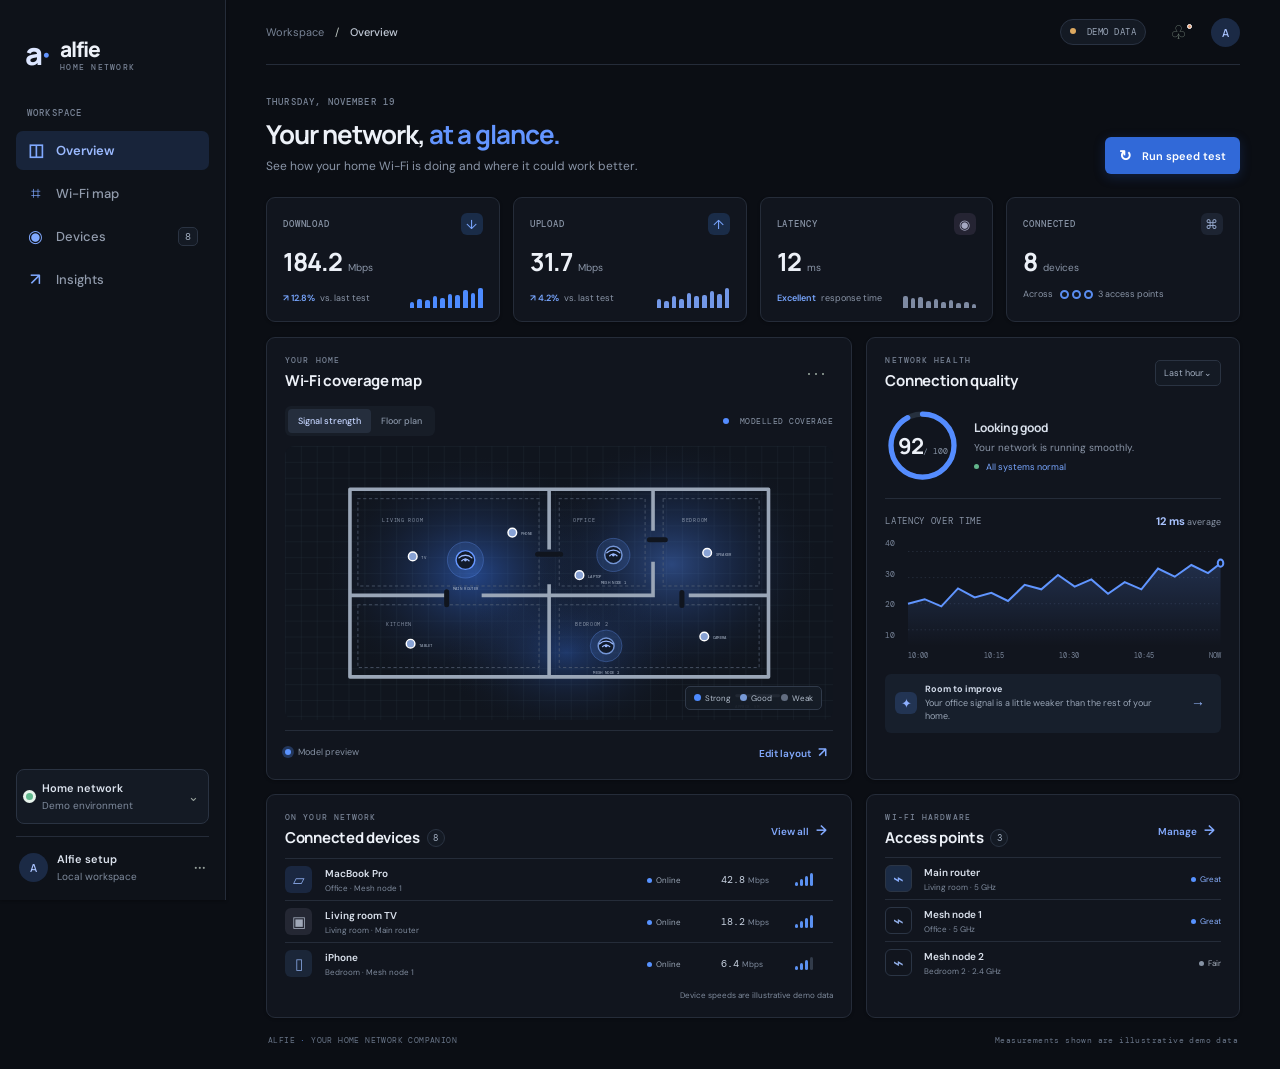
==== frontend/index.html @ 0285a301 "Set up Alfie network dashboard starter" ====
<!doctype html>
<html lang="en">
<head>
  <meta charset="utf-8">
  <meta name="viewport" content="width=device-width, initial-scale=1">
  <meta name="theme-color" content="#101a19">
  <title>Alfie — Home network</title>
  <link rel="preconnect" href="https://fonts.googleapis.com">
  <link rel="preconnect" href="https://fonts.gstatic.com" crossorigin>
  <link href="https://fonts.googleapis.com/css2?family=DM+Mono:wght@400;500&family=DM+Sans:wght@400;500;600;700&family=Manrope:wght@400;500;600;700;800&display=swap" rel="stylesheet">
  <link rel="stylesheet" href="src/styles.css">
  <link rel="stylesheet" href="src/theme.css">
</head>
<body>
  <div class="app-shell">
    <aside class="sidebar">
      <a class="brand" href="#"><span class="brand-mark">a<span>·</span></span><span>alfie<span class="brand-caption">HOME NETWORK</span></span></a>
      <div class="side-label">WORKSPACE</div>
      <nav class="nav-list" aria-label="Main navigation">
        <a class="nav-item active" href="#overview"><span class="nav-icon">◫</span>Overview</a>
        <a class="nav-item" href="#map"><span class="nav-icon">⌗</span>Wi-Fi map</a>
        <a class="nav-item" href="#devices"><span class="nav-icon">◉</span>Devices <span class="nav-count">8</span></a>
        <a class="nav-item" href="#insights"><span class="nav-icon">↗</span>Insights</a>
      </nav>
      <div class="sidebar-bottom">
        <div class="connection-card"><span class="connection-dot"></span><div><strong>Home network</strong><small>Demo environment</small></div><span class="chevron">⌄</span></div>
        <div class="profile"><div class="avatar">A</div><div><strong>Alfie setup</strong><small>Local workspace</small></div><span class="more">···</span></div>
      </div>
    </aside>

    <main class="main-content" id="overview">
      <header class="topbar">
        <div class="breadcrumb">Workspace <span>/</span> <strong>Overview</strong></div>
        <div class="top-actions"><span class="demo-pill"><i></i> DEMO DATA</span><button class="icon-button" aria-label="Notifications">♧<b></b></button><div class="avatar small">A</div></div>
      </header>
      <section class="page-heading">
        <div><div class="eyebrow">THURSDAY, NOVEMBER 19</div><h1>Your network, <em>at a glance.</em></h1><p>See how your home Wi-Fi is doing and where it could work better.</p></div>
        <button class="button button-dark" id="run-test"><span>↻</span> Run speed test</button>
      </section>

      <section class="metrics-grid" aria-label="Network measurements">
        <article class="metric-card"><div class="metric-top"><span>DOWNLOAD</span><span class="metric-symbol down">↓</span></div><div class="metric-value"><strong id="download-value">184.2</strong><span>Mbps</span></div><div class="metric-foot"><span class="positive">↗ 12.8%</span><span>vs. last test</span><div class="sparkline teal"><i style="height:32%"></i><i style="height:44%"></i><i style="height:39%"></i><i style="height:61%"></i><i style="height:49%"></i><i style="height:72%"></i><i style="height:65%"></i><i style="height:88%"></i><i style="height:77%"></i><i style="height:100%"></i></div></div></article>
        <article class="metric-card"><div class="metric-top"><span>UPLOAD</span><span class="metric-symbol up">↑</span></div><div class="metric-value"><strong id="upload-value">31.7</strong><span>Mbps</span></div><div class="metric-foot"><span class="positive">↗ 4.2%</span><span>vs. last test</span><div class="sparkline blue"><i style="height:44%"></i><i style="height:33%"></i><i style="height:60%"></i><i style="height:46%"></i><i style="height:75%"></i><i style="height:58%"></i><i style="height:67%"></i><i style="height:83%"></i><i style="height:72%"></i><i style="height:100%"></i></div></div></article>
        <article class="metric-card"><div class="metric-top"><span>LATENCY</span><span class="metric-symbol ping">◉</span></div><div class="metric-value"><strong id="latency-value">12</strong><span>ms</span></div><div class="metric-foot"><span class="positive">Excellent</span><span>response time</span><div class="sparkline orange"><i style="height:60%"></i><i style="height:49%"></i><i style="height:56%"></i><i style="height:35%"></i><i style="height:44%"></i><i style="height:30%"></i><i style="height:38%"></i><i style="height:25%"></i><i style="height:29%"></i><i style="height:18%"></i></div></div></article>
        <article class="metric-card"><div class="metric-top"><span>CONNECTED</span><span class="metric-symbol devices">⌘</span></div><div class="metric-value"><strong>8</strong><span>devices</span></div><div class="metric-foot"><span>Across</span><span class="ap-mini"><i></i><i></i><i></i></span><span>3 access points</span></div></article>
      </section>

      <section class="content-grid">
        <article class="panel map-panel" id="map">
          <div class="panel-heading"><div><div class="panel-kicker">YOUR HOME</div><h2>Wi-Fi coverage map</h2></div><button class="more-button" aria-label="Map options">···</button></div>
          <div class="map-toolbar"><div class="map-tabs"><button class="selected">Signal strength</button><button>Floor plan</button></div><span class="approx-label"><i></i> MODELLED COVERAGE</span></div>
          <div class="floorplan-wrap"><svg id="floorplan" viewBox="0 0 760 380" role="img" aria-label="Approximate Wi-Fi coverage map with three access points and eight devices">
            <defs><radialGradient id="glow1"><stop offset="0" stop-color="#3978f6" stop-opacity=".48"/><stop offset=".45" stop-color="#315cb4" stop-opacity=".22"/><stop offset="1" stop-color="#17233b" stop-opacity="0"/></radialGradient><radialGradient id="glow2"><stop offset="0" stop-color="#528cff" stop-opacity=".42"/><stop offset=".48" stop-color="#315cb4" stop-opacity=".2"/><stop offset="1" stop-color="#17233b" stop-opacity="0"/></radialGradient><pattern id="grid" width="22" height="22" patternUnits="userSpaceOnUse"><path d="M 22 0 L 0 0 0 22" fill="none" stroke="#28313f" stroke-width=".7"/></pattern></defs>
            <rect x="0" y="0" width="760" height="380" rx="10" fill="#10151e"/><rect x="0" y="0" width="760" height="380" rx="10" fill="url(#grid)"/>
            <ellipse cx="260" cy="178" rx="205" ry="164" fill="url(#glow1)"/><ellipse cx="536" cy="164" rx="202" ry="169" fill="url(#glow2)"/><ellipse cx="390" cy="286" rx="170" ry="114" fill="url(#glow1)" opacity=".72"/>
            <g class="room-lines"><path d="M90 60H670V320H90Z M366 60V141 M366 194V320 M90 207H222 M275 207H366 M366 207H510 M562 207H670 M510 60V115 M510 163V207"/><path d="M101 73H352V194H101Z M380 73H499V194H380Z M524 73H657V194H524Z M101 220H352V307H101Z M380 220H657V307H380Z" class="room-dash"/></g>
            <g class="room-labels"><text x="135" y="105">LIVING ROOM</text><text x="399" y="105">OFFICE</text><text x="550" y="105">BEDROOM</text><text x="140" y="250">KITCHEN</text><text x="402" y="250">BEDROOM 2</text></g>
            <g class="wall-hints"><path d="M350 150h32 M505 130h22 M224 202v18 M550 203v18"/></g>
            <g class="ap-marker" transform="translate(250 158)"><circle r="25" class="ap-range"/><circle r="13" class="ap-core"/><path d="M-5 1a7 7 0 0 1 10 0M-9-3a13 13 0 0 1 18 0" class="wifi-icon"/><circle r="2" class="wifi-dot"/><text x="0" y="41" text-anchor="middle">MAIN ROUTER</text></g>
            <g class="ap-marker secondary" transform="translate(455 151)"><circle r="23" class="ap-range"/><circle r="12" class="ap-core"/><path d="M-5 1a7 7 0 0 1 10 0M-9-3a13 13 0 0 1 18 0" class="wifi-icon"/><circle r="2" class="wifi-dot"/><text x="0" y="40" text-anchor="middle">MESH NODE 1</text></g>
            <g class="ap-marker secondary" transform="translate(445 277)"><circle r="22" class="ap-range"/><circle r="11" class="ap-core"/><path d="M-5 1a7 7 0 0 1 10 0M-9-3a13 13 0 0 1 18 0" class="wifi-icon"/><circle r="2" class="wifi-dot"/><text x="0" y="39" text-anchor="middle">MESH NODE 2</text></g>
            <g class="device-dot" transform="translate(177 153)"><circle r="6"/><text x="12" y="4">TV</text></g><g class="device-dot" transform="translate(315 120)"><circle r="6"/><text x="12" y="4">PHONE</text></g><g class="device-dot" transform="translate(408 179)"><circle r="6"/><text x="12" y="4">LAPTOP</text></g><g class="device-dot" transform="translate(585 148)"><circle r="6"/><text x="12" y="4">SPEAKER</text></g><g class="device-dot" transform="translate(174 274)"><circle r="6"/><text x="12" y="4">TABLET</text></g><g class="device-dot" transform="translate(581 264)"><circle r="6"/><text x="12" y="4">CAMERA</text></g>
            <g class="map-scale"><rect x="624" y="344" width="62" height="4" rx="2"/><text x="624" y="363">APPROX. 5M</text></g>
          </svg><div class="map-legend"><span><i class="legend-strong"></i>Strong</span><span><i class="legend-good"></i>Good</span><span><i class="legend-weak"></i>Weak</span></div></div>
          <div class="map-footer"><span><i class="live-dot"></i>Model preview</span><button id="edit-layout">Edit layout <span>↗</span></button></div>
        </article>

        <article class="panel activity-panel" id="insights"><div class="panel-heading"><div><div class="panel-kicker">NETWORK HEALTH</div><h2>Connection quality</h2></div><span class="range-select">Last hour⌄</span></div>
          <div class="health-score"><div class="score-ring"><svg viewBox="0 0 100 100"><circle cx="50" cy="50" r="42"/><circle cx="50" cy="50" r="42" class="score-progress"/></svg><div><strong>92</strong><small>/ 100</small></div></div><div class="score-copy"><strong>Looking good</strong><span>Your network is running smoothly.</span><small><i></i> All systems normal</small></div></div>
          <div class="chart-heading"><span>LATENCY OVER TIME</span><span class="chart-value"><b>12 ms</b> average</span></div>
          <div class="chart-area"><div class="chart-y"><span>40</span><span>30</span><span>20</span><span>10</span></div><svg viewBox="0 0 450 120" preserveAspectRatio="none" aria-label="Latency chart"><defs><linearGradient id="chartFill" x1="0" x2="0" y1="0" y2="1"><stop offset="0" stop-color="#6095ff" stop-opacity=".2"/><stop offset="1" stop-color="#6095ff" stop-opacity="0"/></linearGradient></defs><path class="chart-grid" d="M0 15H450M0 44H450M0 73H450M0 102H450"/><path class="chart-area-fill" d="M0 73L24 68 48 76 72 56 96 66 120 61 144 70 168 52 192 57 216 41 240 54 264 46 288 62 312 49 336 57 360 34 384 43 408 30 432 39 450 28V120H0Z"/><path class="chart-line" d="M0 73L24 68 48 76 72 56 96 66 120 61 144 70 168 52 192 57 216 41 240 54 264 46 288 62 312 49 336 57 360 34 384 43 408 30 432 39 450 28"/><circle cx="450" cy="28" r="4" class="chart-end"/></svg></div><div class="chart-x"><span>10:00</span><span>10:15</span><span>10:30</span><span>10:45</span><span>NOW</span></div>
          <div class="insight-note"><span>✦</span><p><strong>Room to improve</strong>Your office signal is a little weaker than the rest of your home.</p><button aria-label="Open insight">→</button></div>
        </article>
      </section>

      <section class="bottom-grid">
        <article class="panel devices-panel" id="devices"><div class="panel-heading"><div><div class="panel-kicker">ON YOUR NETWORK</div><h2>Connected devices <span class="heading-count">8</span></h2></div><button class="text-button">View all <span>→</span></button></div><div class="device-list"><div class="device-row"><div class="device-icon laptop-icon">▱</div><div class="device-name"><strong>MacBook Pro</strong><small>Office · Mesh node 1</small></div><span class="device-status"><i></i>Online</span><span class="device-speed"><b>42.8</b><small>Mbps</small></span><span class="signal-bars"><i></i><i></i><i></i><i></i></span></div><div class="device-row"><div class="device-icon tv-icon">▣</div><div class="device-name"><strong>Living room TV</strong><small>Living room · Main router</small></div><span class="device-status"><i></i>Online</span><span class="device-speed"><b>18.2</b><small>Mbps</small></span><span class="signal-bars"><i></i><i></i><i></i><i></i></span></div><div class="device-row"><div class="device-icon phone-icon">▯</div><div class="device-name"><strong>iPhone</strong><small>Bedroom · Mesh node 1</small></div><span class="device-status"><i></i>Online</span><span class="device-speed"><b>6.4</b><small>Mbps</small></span><span class="signal-bars medium"><i></i><i></i><i></i><i></i></span></div></div><div class="device-footnote">Device speeds are illustrative demo data</div></article>
        <article class="panel access-panel"><div class="panel-heading"><div><div class="panel-kicker">WI-FI HARDWARE</div><h2>Access points <span class="heading-count">3</span></h2></div><button class="text-button">Manage <span>→</span></button></div><div class="ap-list"><div class="ap-row"><div class="ap-symbol main-ap">⌁</div><div><strong>Main router</strong><small>Living room · 5 GHz</small></div><span class="ap-health"><i></i>Great</span></div><div class="ap-row"><div class="ap-symbol">⌁</div><div><strong>Mesh node 1</strong><small>Office · 5 GHz</small></div><span class="ap-health"><i></i>Great</span></div><div class="ap-row"><div class="ap-symbol">⌁</div><div><strong>Mesh node 2</strong><small>Bedroom 2 · 2.4 GHz</small></div><span class="ap-health warning"><i></i>Fair</span></div></div></article>
      </section>
      <footer class="page-footer"><span>ALFIE <i>·</i> YOUR HOME NETWORK COMPANION</span><span>Measurements shown are illustrative demo data</span></footer>
    </main>
  </div>
  <div class="toast" id="toast" role="status" aria-live="polite"></div>
  <script src="src/app.js"></script>
</body>
</html>
---- frontend/src/styles.css ----
:root{--ink:#17221f;--muted:#818d87;--line:#e9eeea;--paper:#fff;--canvas:#f5f7f4;--green:#67b897;--deep:#15231f;--mint:#e7f4ed;--mono:'DM Mono',monospace;--sans:'DM Sans',sans-serif;--display:'Manrope',sans-serif}*{box-sizing:border-box}body{margin:0;background:#f7f9f7;color:var(--ink);font-family:var(--sans);font-size:13px;-webkit-font-smoothing:antialiased}.app-shell{min-height:100vh}.sidebar{width:226px;position:fixed;inset:0 auto 0 0;background:#fff;border-right:1px solid var(--line);padding:27px 16px 15px;display:flex;flex-direction:column;z-index:2}.brand{height:52px;display:flex;align-items:center;gap:10px;padding:0 9px;text-decoration:none;color:var(--ink);font-family:var(--display);font-size:21px;font-weight:800;letter-spacing:-1px}.brand-mark{font-size:31px;line-height:1;color:#19352a}.brand-mark span{color:#7bc59f}.brand-caption{display:block;font:500 8px var(--mono);letter-spacing:1.25px;color:#9aa59f;margin-top:-1px}.side-label,.panel-kicker,.eyebrow{font:500 9px var(--mono);letter-spacing:1.15px;color:#98a39d}.side-label{padding:28px 11px 12px}.nav-list{display:grid;gap:4px}.nav-item{height:39px;display:flex;align-items:center;gap:12px;padding:0 11px;border-radius:7px;color:#75817b;text-decoration:none;font-weight:500;transition:.16s}.nav-item:hover{background:#f4f7f4;color:var(--ink)}.nav-item.active{background:#edf5ef;color:#235540;font-weight:600}.nav-icon{width:17px;text-align:center;font-size:17px;line-height:1;color:#88968f}.active .nav-icon{color:#33825d}.nav-count{margin-left:auto;font:10px var(--mono);background:#fff;border:1px solid #e6ece7;padding:2px 6px;border-radius:5px;color:#67746d}.sidebar-bottom{margin-top:auto}.connection-card{border:1px solid var(--line);border-radius:8px;padding:11px 9px;display:flex;align-items:center;gap:9px;margin-bottom:12px}.connection-dot,.live-dot,.device-status i,.ap-health i{width:7px;height:7px;background:#61b98e;border-radius:50%;display:inline-block;box-shadow:0 0 0 3px #e7f4ec}.connection-card div,.profile div:nth-child(2){display:grid;gap:4px}.connection-card strong,.profile strong{font-size:11px;font-weight:600}.connection-card small,.profile small{color:#97a19c;font-size:10px}.chevron{margin-left:auto;color:#97a19c}.profile{border-top:1px solid var(--line);padding:15px 3px 2px;display:flex;align-items:center;gap:9px}.avatar{width:29px;height:29px;border-radius:50%;display:grid;place-items:center;background:#e6efe6;color:#3d7657;font:600 11px var(--display)}.avatar.small{width:29px;height:29px}.more{margin-left:auto;font-size:18px;color:#97a19c}.main-content{margin-left:226px;padding:0 40px 24px;max-width:1700px}.topbar{height:65px;border-bottom:1px solid var(--line);display:flex;justify-content:space-between;align-items:center}.breadcrumb{font-size:11px;color:#95a099}.breadcrumb span{padding:0 8px;color:#c1c9c4}.breadcrumb strong{color:#46524c;font-weight:500}.top-actions{display:flex;align-items:center;gap:18px}.demo-pill{border:1px solid #e8eee8;background:#fff;border-radius:20px;padding:6px 9px;font:9px var(--mono);letter-spacing:.5px;color:#8b9690}.demo-pill i{display:inline-block;width:6px;height:6px;border-radius:50%;background:#dda960;margin-right:5px;vertical-align:1px}.icon-button{border:0;background:none;color:#68766e;font-size:19px;position:relative}.icon-button b{position:absolute;right:1px;top:4px;width:5px;height:5px;background:#e59b72;border:1px solid white;border-radius:50%}.page-heading{display:flex;align-items:flex-end;justify-content:space-between;padding:31px 0 23px}.eyebrow{margin-bottom:8px}h1,h2,p{margin:0}h1{font:700 26px var(--display);letter-spacing:-1px;color:#1c2923}h1 em{font-style:normal;color:#67a988} .page-heading p{color:#929d96;margin-top:6px;font-size:12px}.button{height:37px;border:0;border-radius:6px;padding:0 14px;font:600 11px var(--sans);cursor:pointer;transition:transform .15s,background .15s}.button:hover{transform:translateY(-1px)}.button-dark{background:#19392d;color:white;box-shadow:0 3px 7px #1b38211c}.button-dark span{font-size:15px;margin-right:7px;vertical-align:-1px}.metrics-grid{display:grid;grid-template-columns:repeat(4,minmax(0,1fr));gap:13px}.metric-card,.panel{background:#fff;border:1px solid var(--line);border-radius:9px;box-shadow:0 1px 3px #20342905}.metric-card{padding:15px 16px 13px;min-height:119px}.metric-top{display:flex;align-items:center;justify-content:space-between;color:#929d96;font:500 9px var(--mono);letter-spacing:.85px}.metric-symbol{width:22px;height:22px;border-radius:6px;display:grid;place-items:center;font:13px var(--sans)}.metric-symbol.down{background:#e7f5ee;color:#54aa81}.metric-symbol.up{background:#eaf0fb;color:#698cce}.metric-symbol.ping{background:#fff2e7;color:#d89b5e}.metric-symbol.devices{background:#f0eefb;color:#8c7bc2}.metric-value{display:flex;align-items:baseline;gap:6px;margin-top:9px}.metric-value strong{font:700 25px var(--display);letter-spacing:-1px}.metric-value span{font-size:10px;color:#909c95}.metric-foot{display:flex;align-items:center;gap:5px;color:#a0aaa4;font-size:9px;margin-top:9px}.positive{color:#55a77f;font-weight:600}.sparkline{height:20px;margin-left:auto;display:flex;align-items:flex-end;gap:3px;width:73px}.sparkline i{width:5px;border-radius:2px 2px 0 0;background:#8ed2b0}.sparkline.blue i{background:#a9bee7}.sparkline.orange i{background:#f0c493}.ap-mini{display:flex;gap:3px;margin-left:2px}.ap-mini i{width:9px;height:9px;border:2px solid #68b793;border-radius:50%}.content-grid{display:grid;grid-template-columns:minmax(0,1.57fr) minmax(320px,1fr);gap:14px;margin-top:15px}.panel{padding:17px 18px}.map-panel{min-width:0}.panel-heading{display:flex;align-items:center;justify-content:space-between}.panel-kicker{font-size:8px;margin-bottom:5px;letter-spacing:1.1px}h2{font:700 15px var(--display);letter-spacing:-.3px}.more-button{border:0;background:none;color:#8c9991;font-size:18px;letter-spacing:2px}.map-toolbar{display:flex;align-items:center;justify-content:space-between;margin:15px 0 10px}.map-tabs{display:flex;background:#f2f5f2;border-radius:6px;padding:3px}.map-tabs button{border:0;background:transparent;color:#8c9891;border-radius:4px;padding:6px 10px;font:500 9px var(--sans);cursor:pointer}.map-tabs button.selected{background:white;color:#385a48;box-shadow:0 1px 3px #24332b16}.approx-label{color:#a2aca6;font:8px var(--mono);letter-spacing:.5px}.approx-label i{display:inline-block;background:#a4d7b2;width:6px;height:6px;border-radius:50%;margin-right:5px}.floorplan-wrap{position:relative}.floorplan-wrap svg{width:100%;height:auto;display:block;border-radius:9px}.room-lines{fill:none;stroke:#66766d;stroke-width:5;stroke-linecap:square;stroke-linejoin:round}.room-lines .room-dash{stroke:#bac4bd;stroke-width:1;stroke-dasharray:3 5}.room-labels{fill:#a0aaa3;font:7px var(--mono);letter-spacing:1px}.wall-hints{stroke:#f7f8f3;stroke-width:7;stroke-linecap:round}.ap-range{fill:#7dc4a0;fill-opacity:.16;stroke:#72bc96;stroke-width:1;stroke-opacity:.42}.ap-core{fill:#fff;stroke:#439b71;stroke-width:2}.ap-marker.secondary .ap-core{stroke:#639c82}.wifi-icon{fill:none;stroke:#34835f;stroke-width:1.8;stroke-linecap:round}.wifi-dot{fill:#34835f}.ap-marker text{fill:#557368;font:6px var(--mono);letter-spacing:.45px}.device-dot circle{fill:#e4a65e;stroke:#fff;stroke-width:2}.device-dot text{fill:#78867e;font:6px var(--mono);letter-spacing:.3px}.map-scale rect{fill:#69786f}.map-scale text{fill:#89968f;font:6px var(--mono);letter-spacing:.5px}.map-legend{position:absolute;right:11px;bottom:10px;background:#ffffffdf;border:1px solid #edf0eb;border-radius:5px;padding:6px 8px;display:flex;gap:9px;color:#77847c;font-size:8px}.map-legend i{width:7px;height:7px;display:inline-block;border-radius:50%;margin-right:4px}.legend-strong{background:#69ba8c}.legend-good{background:#a9d5a6}.legend-weak{background:#e8c37e}.map-footer{display:flex;align-items:center;justify-content:space-between;border-top:1px solid #f0f2ef;margin-top:10px;padding-top:11px;color:#9aa49e;font-size:9px}.map-footer .live-dot{width:6px;height:6px;margin-right:7px}.map-footer button,.text-button{border:0;background:transparent;color:#397557;font:600 10px var(--sans);cursor:pointer}.map-footer button span,.text-button span{font-size:14px;margin-left:5px}.activity-panel{min-width:0}.range-select{font-size:9px;color:#8e9992;border:1px solid var(--line);border-radius:5px;padding:6px 8px}.health-score{display:flex;align-items:center;gap:14px;border-bottom:1px solid #f0f2ef;padding:17px 0 15px}.score-ring{width:75px;height:75px;position:relative;display:grid;place-items:center}.score-ring svg{position:absolute;inset:0;transform:rotate(-90deg)}.score-ring circle{fill:none;stroke:#edf2ee;stroke-width:7}.score-ring .score-progress{stroke:#67b891;stroke-dasharray:264;stroke-dashoffset:21;stroke-linecap:round}.score-ring div{display:flex;align-items:baseline}.score-ring strong{font:700 22px var(--display);letter-spacing:-1px}.score-ring small{font:8px var(--mono);color:#9ca7a0}.score-copy{display:grid;gap:5px}.score-copy strong{font:700 12px var(--display)}.score-copy>span{font-size:10px;color:#929d96}.score-copy small{font-size:9px;color:#56a47c;margin-top:2px}.score-copy small i{width:5px;height:5px;border-radius:50%;background:#63b58b;display:inline-block;margin-right:5px;vertical-align:1px}.chart-heading{display:flex;align-items:center;justify-content:space-between;margin:15px 0 10px}.chart-heading>span:first-child{font:9px var(--mono);letter-spacing:.65px;color:#8e9a92}.chart-value{font-size:9px;color:#9da7a1}.chart-value b{font-size:11px;color:#416c57}.chart-area{height:108px;display:flex;position:relative;padding-left:23px}.chart-y{position:absolute;inset:0 auto 0 0;display:flex;flex-direction:column;justify-content:space-between;color:#aab3ad;font:8px var(--mono);padding:0 0 6px}.chart-area svg{width:100%;height:100%;overflow:visible}.chart-grid{fill:none;stroke:#edf1ed;stroke-width:1;stroke-dasharray:2 4}.chart-area-fill{fill:url(#chartFill)}.chart-line{fill:none;stroke:#61b592;stroke-width:2;vector-effect:non-scaling-stroke}.chart-end{fill:#fff;stroke:#61b592;stroke-width:2;vector-effect:non-scaling-stroke}.chart-x{display:flex;justify-content:space-between;padding:5px 0 0 23px;color:#aab3ad;font:7px var(--mono)}.insight-note{display:flex;align-items:center;gap:8px;background:#f4f8f3;border-radius:6px;padding:9px 10px;margin-top:14px}.insight-note>span{width:22px;height:22px;border-radius:6px;display:grid;place-items:center;background:#e3f0e5;color:#59a47c}.insight-note p{font-size:9px;color:#8c9991;line-height:1.5}.insight-note p strong{display:block;color:#47604f;font-size:9px}.insight-note button{margin-left:auto;border:0;background:none;color:#76907d;font-size:14px}.bottom-grid{display:grid;grid-template-columns:minmax(0,1.57fr) minmax(320px,1fr);gap:14px;margin-top:14px}.heading-count{display:inline-grid;place-items:center;vertical-align:2px;margin-left:4px;width:18px;height:18px;border:1px solid #e9eeea;border-radius:50%;color:#7e8c83;font:9px var(--mono)}.device-list{margin-top:10px}.device-row{display:grid;grid-template-columns:31px minmax(110px,1fr) 65px 65px 38px;align-items:center;gap:9px;min-height:42px;border-top:1px solid #f0f2ef}.device-icon{width:27px;height:27px;border-radius:6px;display:grid;place-items:center;font-size:15px}.laptop-icon{background:#eef2f9;color:#7188b3}.tv-icon{background:#f3f0eb;color:#a98d64}.phone-icon{background:#eef4ed;color:#71a07b}.device-name{display:grid;gap:3px;min-width:0}.device-name strong,.ap-row strong{font-size:10px;font-weight:600}.device-name small,.ap-row small{font-size:8px;color:#9aa49e}.device-status{font-size:8px;color:#7c8a81}.device-status i{width:5px;height:5px;box-shadow:none;margin-right:4px}.device-speed{display:flex;align-items:baseline;gap:3px}.device-speed b{font:10px var(--mono);color:#5b6a61}.device-speed small{font-size:8px;color:#9aa49e}.signal-bars{display:flex;align-items:flex-end;gap:2px;height:13px}.signal-bars i{width:3px;border-radius:2px;background:#7bc29c}.signal-bars i:nth-child(1){height:4px}.signal-bars i:nth-child(2){height:7px}.signal-bars i:nth-child(3){height:10px}.signal-bars i:nth-child(4){height:13px}.signal-bars.medium i:nth-child(4){background:#e9eeea}.device-footnote{text-align:right;color:#a1aaa4;font-size:8px;padding-top:6px}.ap-list{margin-top:9px}.ap-row{display:grid;grid-template-columns:30px 1fr auto;align-items:center;gap:9px;min-height:42px;border-top:1px solid #f0f2ef}.ap-symbol{width:27px;height:27px;border:1px solid #e8efea;border-radius:6px;display:grid;place-items:center;font-size:18px;color:#7da78b}.ap-symbol.main-ap{background:#eef6ef;color:#55916b}.ap-row>div:nth-child(2){display:grid;gap:3px}.ap-health{font-size:8px;color:#66a17c}.ap-health i{width:5px;height:5px;box-shadow:none;margin-right:4px}.ap-health.warning{color:#bb975c}.ap-health.warning i{background:#d6aa63}.page-footer{display:flex;justify-content:space-between;padding:17px 2px 0;color:#abb4ae;font:8px var(--mono);letter-spacing:.4px}.page-footer i{font-style:normal;color:#74b28c}.toast{position:fixed;bottom:24px;left:50%;transform:translate(-50%,12px);opacity:0;pointer-events:none;background:#1c3028;color:#fff;padding:11px 15px;border-radius:7px;font-size:11px;box-shadow:0 8px 25px #13231d30;transition:.2s;z-index:5}.toast.visible{opacity:1;transform:translate(-50%,0)}@media(min-width:1500px){.main-content{padding-left:52px;padding-right:52px}.metric-card{min-height:128px;padding:17px 19px}.content-grid,.bottom-grid{gap:17px}.panel{padding:20px 21px}}@media(max-width:1100px){.sidebar{width:190px}.main-content{margin-left:190px;padding:0 23px 22px}.content-grid,.bottom-grid{grid-template-columns:1fr}.activity-panel{min-height:365px}.floorplan-wrap svg{max-height:390px}.bottom-grid .panel{min-height:180px}}@media(max-width:720px){.sidebar{width:57px;padding:20px 8px}.brand{padding:0;justify-content:center}.brand>span:last-child,.side-label,.nav-item:not(.active),.nav-item.active{font-size:0}.brand-mark{font-size:28px}.nav-list{margin-top:24px}.nav-item{justify-content:center;padding:0}.nav-icon{font-size:17px}.nav-count,.sidebar-bottom .connection-card,.profile div:nth-child(2),.more{display:none}.profile{justify-content:center}.main-content{margin-left:57px;padding:0 13px 18px}.topbar{height:54px}.breadcrumb{font-size:10px}.top-actions{gap:9px}.demo-pill{font-size:8px;padding:5px 7px}.page-heading{padding:25px 0 18px;align-items:flex-start;gap:12px}.page-heading h1{font-size:21px}.page-heading p{font-size:10px;max-width:255px;line-height:1.5}.button-dark{font-size:0;padding:0 11px;flex:none}.button-dark span{font-size:16px;margin:0}.metrics-grid{grid-template-columns:repeat(2,minmax(0,1fr));gap:8px}.metric-card{padding:12px;min-height:110px}.metric-value strong{font-size:23px}.content-grid,.bottom-grid{gap:9px;margin-top:10px}.panel{padding:14px 12px}.map-tabs button{padding:6px 7px;font-size:8px}.approx-label{font-size:7px}.floorplan-wrap{overflow:auto}.floorplan-wrap svg{min-width:510px}.map-legend{position:sticky;float:right;margin-top:-36px;margin-right:6px}.activity-panel{min-height:0}.device-row{grid-template-columns:28px minmax(80px,1fr) 54px 38px;gap:6px}.device-status{display:none}.device-speed{justify-content:end}.signal-bars{justify-content:end}.device-name small{font-size:7px}.page-footer{font-size:7px;gap:10px}.page-footer span:last-child{text-align:right}}@media(prefers-reduced-motion:reduce){*,*::before,*::after{scroll-behavior:auto!important;transition:none!important}}
---- frontend/src/theme.css ----
:root {
  color-scheme: dark;
  --ink: #e7ebf3;
  --muted: #8993a4;
  --line: #252c39;
  --paper: #11151e;
  --canvas: #0b0e14;
  --green: #4d8bff;
  --deep: #080a0f;
  --mint: #18243a;
}

body { background: #0b0e14; color: #e7ebf3; }
.sidebar, .panel, .metric-card { background: #11151e; border-color: #252c39; box-shadow: 0 1px 3px #0004; }
.sidebar { background: #0e1219; }
.brand, h1, h2, .metric-value strong, .score-ring strong { color: #edf1f8; }
.brand-mark { color: #dce6ff; }
.brand-mark span, h1 em { color: #6395ff; }
.brand-caption, .side-label, .panel-kicker, .eyebrow { color: #788395; }
.nav-item { color: #929cad; }
.nav-item:hover, .nav-item.active { background: #18243a; color: #9bbaff; }
.nav-icon, .active .nav-icon { color: #80a9ff; }
.nav-count, .connection-card, .range-select, .heading-count { background: #141a24; border-color: #2a3342; color: #a3afc1; }
.connection-card strong, .profile strong, .device-name strong, .ap-row strong { color: #dbe2ed; }
.connection-card small, .profile small, .device-name small, .ap-row small { color: #7f8b9d; }
.profile { border-color: #252c39; }
.avatar { background: #1b2a45; color: #a9c3ff; }
.main-content { color: #d9e0eb; }
.topbar { border-color: #252c39; }
.breadcrumb { color: #788395; }
.breadcrumb strong { color: #c2cad7; }
.demo-pill { background: #141a24; border-color: #293242; color: #9aa6b8; }
.page-heading p, .metric-value span, .metric-foot, .chart-value, .score-copy > span { color: #8a95a7; }
.button-dark { background: #3169d8; color: #fff; box-shadow: 0 3px 12px #2457bf44; }
.metric-top, .chart-heading > span:first-child { color: #8792a4; }
.metric-symbol.down { background: #1a2c48; color: #79a5ff; }
.metric-symbol.up { background: #1a2c48; color: #79a5ff; }
.metric-symbol.ping { background: #252433; color: #a5a9c2; }
.metric-symbol.devices { background: #1d2432; color: #95a8cc; }
.positive, .score-copy small { color: #78a6ff; }
.sparkline i { background: #4d8bff; }
.sparkline.blue i { background: #7398e8; }
.sparkline.orange i { background: #7e8aa2; }
.ap-mini i { border-color: #5a8df0; }
.map-tabs { background: #171d27; }
.map-tabs button { color: #8995a7; }
.map-tabs button.selected { background: #252e3d; color: #c5d5ff; box-shadow: none; }
.approx-label { color: #8a96a8; }
.approx-label i { background: #548cff; }
.room-lines { stroke: #9aa6b7; }
.room-lines .room-dash { stroke: #566275; }
.room-labels, .map-scale text { fill: #8b97aa; }
.wall-hints { stroke: #10151e; }
.ap-range { fill: #5388ed; stroke: #6a9bff; }
.ap-core { fill: #111a2a; stroke: #6596ff; }
.ap-marker.secondary .ap-core { stroke: #7395d5; }
.wifi-icon { stroke: #9bbaff; }
.wifi-dot { fill: #9bbaff; }
.ap-marker text, .device-dot text { fill: #aab6c8; }
.device-dot circle { fill: #88a2d4; }
.map-scale rect { fill: #8c9bb1; }
.map-legend { background: #171d27e8; border-color: #303a4a; color: #b2bdcc; }
.legend-strong { background: #4d8bff; }
.legend-good { background: #7799d6; }
.legend-weak { background: #626d80; }
.map-footer { border-color: #252c39; color: #8692a4; }
.map-footer .live-dot { background: #5b93ff; box-shadow: 0 0 0 3px #23375c; }
.map-footer button, .text-button { color: #83aaff; }
.health-score, .device-row, .ap-row { border-color: #252c39; }
.score-ring circle { stroke: #26303e; }
.score-ring .score-progress { stroke: #548cff; }
.score-ring small { color: #8793a5; }
.chart-grid { stroke: #293241; }
.chart-area-fill { fill: url(#chartFill); }
.chart-line { stroke: #6095ff; }
.chart-end { stroke: #6095ff; fill: #11151e; }
.chart-value b { color: #a9c3ff; }
.chart-x, .chart-y { color: #768296; }
.insight-note { background: #171f2c; }
.insight-note > span { background: #223453; color: #8eb0ff; }
.insight-note p { color: #9aa6b7; }
.insight-note p strong { color: #d0d9e8; }
.insight-note button { color: #91b1f7; }
.device-icon.laptop-icon { background: #1a2740; color: #8eaeef; }
.device-icon.tv-icon { background: #242733; color: #a0a8b8; }
.device-icon.phone-icon { background: #1b2638; color: #85a4df; }
.device-status { color: #9ba7b7; }
.device-status i, .ap-health i { background: #5792ff; }
.device-speed b { color: #c8d2e1; }
.device-speed small, .device-footnote { color: #7f8b9d; }
.signal-bars i { background: #5b91f2; }
.signal-bars.medium i:nth-child(4) { background: #323b4a; }
.ap-symbol { border-color: #2b3545; color: #91aee7; }
.ap-symbol.main-ap { background: #1b2b45; color: #8aafff; }
.ap-health { color: #87aefb; }
.ap-health.warning { color: #a6afbd; }
.ap-health.warning i { background: #8793a5; }
.page-footer { color: #687487; }
.page-footer i { color: #6c9dff; }
.toast { background: #dce7fa; color: #101827; }
@media (max-width: 720px) {
  .map-legend { background: #171d27e8; border-color: #303a4a; }
}
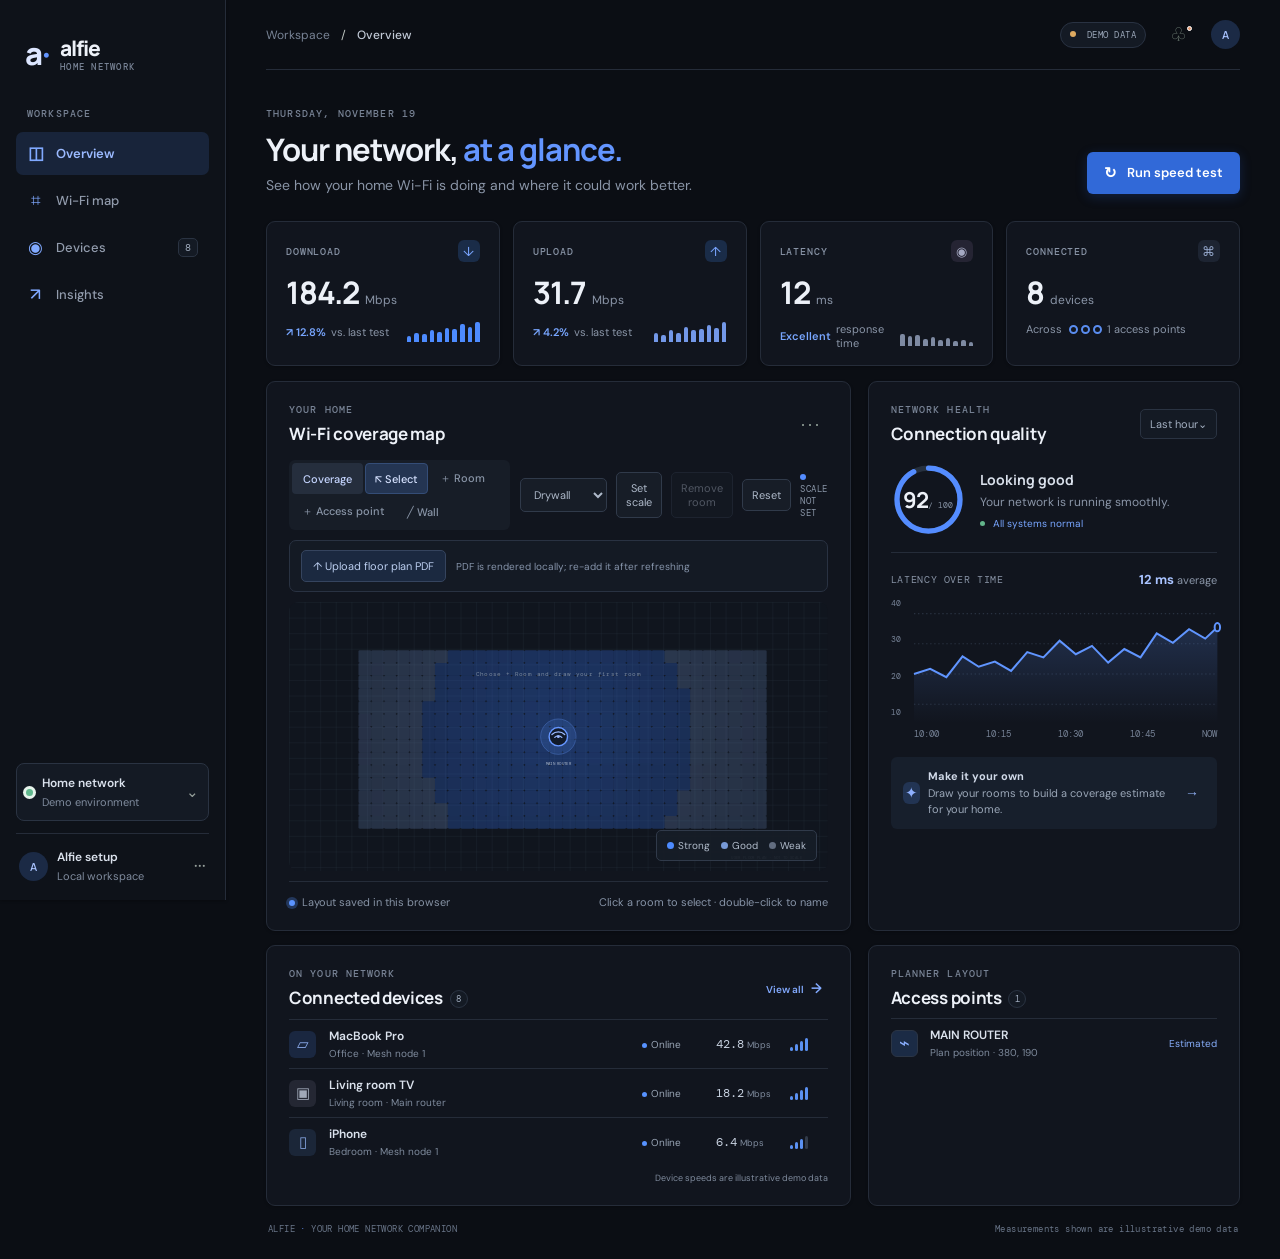
==== commit 8858b3c4: "Improve PDF floor plan import and map scale" ====
--- a/frontend/index.html
+++ b/frontend/index.html
@@ -10,6 +10,8 @@
   <link href="https://fonts.googleapis.com/css2?family=DM+Mono:wght@400;500&family=DM+Sans:wght@400;500;600;700&family=Manrope:wght@400;500;600;700;800&display=swap" rel="stylesheet">
   <link rel="stylesheet" href="src/styles.css">
   <link rel="stylesheet" href="src/theme.css">
+  <link rel="stylesheet" href="src/planner.css">
+  <link rel="stylesheet" href="src/readability.css">
 </head>
 <body>
   <div class="app-shell">
@@ -42,45 +44,45 @@
         <article class="metric-card"><div class="metric-top"><span>DOWNLOAD</span><span class="metric-symbol down">↓</span></div><div class="metric-value"><strong id="download-value">184.2</strong><span>Mbps</span></div><div class="metric-foot"><span class="positive">↗ 12.8%</span><span>vs. last test</span><div class="sparkline teal"><i style="height:32%"></i><i style="height:44%"></i><i style="height:39%"></i><i style="height:61%"></i><i style="height:49%"></i><i style="height:72%"></i><i style="height:65%"></i><i style="height:88%"></i><i style="height:77%"></i><i style="height:100%"></i></div></div></article>
         <article class="metric-card"><div class="metric-top"><span>UPLOAD</span><span class="metric-symbol up">↑</span></div><div class="metric-value"><strong id="upload-value">31.7</strong><span>Mbps</span></div><div class="metric-foot"><span class="positive">↗ 4.2%</span><span>vs. last test</span><div class="sparkline blue"><i style="height:44%"></i><i style="height:33%"></i><i style="height:60%"></i><i style="height:46%"></i><i style="height:75%"></i><i style="height:58%"></i><i style="height:67%"></i><i style="height:83%"></i><i style="height:72%"></i><i style="height:100%"></i></div></div></article>
         <article class="metric-card"><div class="metric-top"><span>LATENCY</span><span class="metric-symbol ping">◉</span></div><div class="metric-value"><strong id="latency-value">12</strong><span>ms</span></div><div class="metric-foot"><span class="positive">Excellent</span><span>response time</span><div class="sparkline orange"><i style="height:60%"></i><i style="height:49%"></i><i style="height:56%"></i><i style="height:35%"></i><i style="height:44%"></i><i style="height:30%"></i><i style="height:38%"></i><i style="height:25%"></i><i style="height:29%"></i><i style="height:18%"></i></div></div></article>
-        <article class="metric-card"><div class="metric-top"><span>CONNECTED</span><span class="metric-symbol devices">⌘</span></div><div class="metric-value"><strong>8</strong><span>devices</span></div><div class="metric-foot"><span>Across</span><span class="ap-mini"><i></i><i></i><i></i></span><span>3 access points</span></div></article>
+        <article class="metric-card"><div class="metric-top"><span>CONNECTED</span><span class="metric-symbol devices">⌘</span></div><div class="metric-value"><strong>8</strong><span>devices</span></div><div class="metric-foot"><span>Across</span><span class="ap-mini"><i></i><i></i><i></i></span><span id="metric-ap-count">3 access points</span></div></article>
       </section>
 
       <section class="content-grid">
         <article class="panel map-panel" id="map">
           <div class="panel-heading"><div><div class="panel-kicker">YOUR HOME</div><h2>Wi-Fi coverage map</h2></div><button class="more-button" aria-label="Map options">···</button></div>
-          <div class="map-toolbar"><div class="map-tabs"><button class="selected">Signal strength</button><button>Floor plan</button></div><span class="approx-label"><i></i> MODELLED COVERAGE</span></div>
-          <div class="floorplan-wrap"><svg id="floorplan" viewBox="0 0 760 380" role="img" aria-label="Approximate Wi-Fi coverage map with three access points and eight devices">
+          <div class="map-toolbar"><div class="map-tabs"><button class="selected">Coverage</button><button id="tool-select" class="tool-button active-tool" title="Select and move access points">↖ Select</button><button id="tool-room" class="tool-button" title="Draw a room">＋ Room</button><button id="tool-ap" class="tool-button" title="Add an access point">＋ Access point</button><button id="tool-wall" class="tool-button" title="Draw a wall">╱ Wall</button></div><div class="map-toolbar-right"><select id="wall-type" aria-label="Wall material"><option value="drywall">Drywall</option><option value="brick">Brick</option><option value="concrete">Concrete</option></select><button id="tool-scale" class="reset-button" title="Set map scale using a known distance">Set scale</button><button id="remove-room" class="reset-button" title="Remove selected room" disabled>Remove room</button><button id="reset-layout" class="reset-button" title="Reset floor plan">Reset</button><span class="approx-label"><i></i> <span id="scale-status">SCALE NOT SET</span></span></div></div>
+          <div class="pdf-toolbar"><button id="upload-pdf" class="pdf-button">↑ Upload floor plan PDF</button><input id="pdf-file" type="file" accept="application/pdf,.pdf" hidden><span id="pdf-name" class="pdf-name">PDF is rendered locally; re-add it after refreshing</span><div class="pdf-controls" id="pdf-controls" hidden><button id="pdf-prev" aria-label="Previous PDF page">‹</button><span id="pdf-page-number">Page 1 / 1</span><button id="pdf-next" aria-label="Next PDF page">›</button><button id="pdf-crop" class="pdf-action">Crop to plan</button><button id="pdf-fit" class="pdf-action">Fit full page</button><button id="detect-pdf-walls" class="pdf-action">Detect walls</button><label for="pdf-opacity">Fade</label><input id="pdf-opacity" type="range" min="20" max="100" value="75" aria-label="PDF opacity"><button id="remove-pdf" class="pdf-remove">Remove PDF</button></div></div>
+          <div class="floorplan-wrap"><svg id="floorplan" viewBox="0 0 760 380" role="img" aria-label="Editable home floor plan and estimated Wi-Fi coverage">
             <defs><radialGradient id="glow1"><stop offset="0" stop-color="#3978f6" stop-opacity=".48"/><stop offset=".45" stop-color="#315cb4" stop-opacity=".22"/><stop offset="1" stop-color="#17233b" stop-opacity="0"/></radialGradient><radialGradient id="glow2"><stop offset="0" stop-color="#528cff" stop-opacity=".42"/><stop offset=".48" stop-color="#315cb4" stop-opacity=".2"/><stop offset="1" stop-color="#17233b" stop-opacity="0"/></radialGradient><pattern id="grid" width="22" height="22" patternUnits="userSpaceOnUse"><path d="M 22 0 L 0 0 0 22" fill="none" stroke="#28313f" stroke-width=".7"/></pattern></defs>
             <rect x="0" y="0" width="760" height="380" rx="10" fill="#10151e"/><rect x="0" y="0" width="760" height="380" rx="10" fill="url(#grid)"/>
-            <ellipse cx="260" cy="178" rx="205" ry="164" fill="url(#glow1)"/><ellipse cx="536" cy="164" rx="202" ry="169" fill="url(#glow2)"/><ellipse cx="390" cy="286" rx="170" ry="114" fill="url(#glow1)" opacity=".72"/>
-            <g class="room-lines"><path d="M90 60H670V320H90Z M366 60V141 M366 194V320 M90 207H222 M275 207H366 M366 207H510 M562 207H670 M510 60V115 M510 163V207"/><path d="M101 73H352V194H101Z M380 73H499V194H380Z M524 73H657V194H524Z M101 220H352V307H101Z M380 220H657V307H380Z" class="room-dash"/></g>
-            <g class="room-labels"><text x="135" y="105">LIVING ROOM</text><text x="399" y="105">OFFICE</text><text x="550" y="105">BEDROOM</text><text x="140" y="250">KITCHEN</text><text x="402" y="250">BEDROOM 2</text></g>
-            <g class="wall-hints"><path d="M350 150h32 M505 130h22 M224 202v18 M550 203v18"/></g>
-            <g class="ap-marker" transform="translate(250 158)"><circle r="25" class="ap-range"/><circle r="13" class="ap-core"/><path d="M-5 1a7 7 0 0 1 10 0M-9-3a13 13 0 0 1 18 0" class="wifi-icon"/><circle r="2" class="wifi-dot"/><text x="0" y="41" text-anchor="middle">MAIN ROUTER</text></g>
-            <g class="ap-marker secondary" transform="translate(455 151)"><circle r="23" class="ap-range"/><circle r="12" class="ap-core"/><path d="M-5 1a7 7 0 0 1 10 0M-9-3a13 13 0 0 1 18 0" class="wifi-icon"/><circle r="2" class="wifi-dot"/><text x="0" y="40" text-anchor="middle">MESH NODE 1</text></g>
-            <g class="ap-marker secondary" transform="translate(445 277)"><circle r="22" class="ap-range"/><circle r="11" class="ap-core"/><path d="M-5 1a7 7 0 0 1 10 0M-9-3a13 13 0 0 1 18 0" class="wifi-icon"/><circle r="2" class="wifi-dot"/><text x="0" y="39" text-anchor="middle">MESH NODE 2</text></g>
-            <g class="device-dot" transform="translate(177 153)"><circle r="6"/><text x="12" y="4">TV</text></g><g class="device-dot" transform="translate(315 120)"><circle r="6"/><text x="12" y="4">PHONE</text></g><g class="device-dot" transform="translate(408 179)"><circle r="6"/><text x="12" y="4">LAPTOP</text></g><g class="device-dot" transform="translate(585 148)"><circle r="6"/><text x="12" y="4">SPEAKER</text></g><g class="device-dot" transform="translate(174 274)"><circle r="6"/><text x="12" y="4">TABLET</text></g><g class="device-dot" transform="translate(581 264)"><circle r="6"/><text x="12" y="4">CAMERA</text></g>
-            <g class="map-scale"><rect x="624" y="344" width="62" height="4" rx="2"/><text x="624" y="363">APPROX. 5M</text></g>
+            <image id="pdf-underlay" x="90" y="60" width="580" height="260" preserveAspectRatio="xMidYMid meet" opacity=".75" pointer-events="none"/>
+            <g id="heatmap-layer" pointer-events="none"></g>
+            <g id="rooms-layer"></g>
+            <g id="user-walls"></g>
+            <g id="user-access-points"></g>
+            <g id="pdf-crop-overlay" pointer-events="none"></g>
+            <g class="map-scale"><text x="624" y="363">USER FLOOR PLAN · NOT TO SCALE</text></g>
           </svg><div class="map-legend"><span><i class="legend-strong"></i>Strong</span><span><i class="legend-good"></i>Good</span><span><i class="legend-weak"></i>Weak</span></div></div>
-          <div class="map-footer"><span><i class="live-dot"></i>Model preview</span><button id="edit-layout">Edit layout <span>↗</span></button></div>
+          <div class="map-footer"><span><i class="live-dot"></i><span id="save-state">Layout saves automatically</span></span><span class="map-instructions" id="map-instructions">Drag access points to reposition them</span></div>
         </article>
 
         <article class="panel activity-panel" id="insights"><div class="panel-heading"><div><div class="panel-kicker">NETWORK HEALTH</div><h2>Connection quality</h2></div><span class="range-select">Last hour⌄</span></div>
           <div class="health-score"><div class="score-ring"><svg viewBox="0 0 100 100"><circle cx="50" cy="50" r="42"/><circle cx="50" cy="50" r="42" class="score-progress"/></svg><div><strong>92</strong><small>/ 100</small></div></div><div class="score-copy"><strong>Looking good</strong><span>Your network is running smoothly.</span><small><i></i> All systems normal</small></div></div>
           <div class="chart-heading"><span>LATENCY OVER TIME</span><span class="chart-value"><b>12 ms</b> average</span></div>
           <div class="chart-area"><div class="chart-y"><span>40</span><span>30</span><span>20</span><span>10</span></div><svg viewBox="0 0 450 120" preserveAspectRatio="none" aria-label="Latency chart"><defs><linearGradient id="chartFill" x1="0" x2="0" y1="0" y2="1"><stop offset="0" stop-color="#6095ff" stop-opacity=".2"/><stop offset="1" stop-color="#6095ff" stop-opacity="0"/></linearGradient></defs><path class="chart-grid" d="M0 15H450M0 44H450M0 73H450M0 102H450"/><path class="chart-area-fill" d="M0 73L24 68 48 76 72 56 96 66 120 61 144 70 168 52 192 57 216 41 240 54 264 46 288 62 312 49 336 57 360 34 384 43 408 30 432 39 450 28V120H0Z"/><path class="chart-line" d="M0 73L24 68 48 76 72 56 96 66 120 61 144 70 168 52 192 57 216 41 240 54 264 46 288 62 312 49 336 57 360 34 384 43 408 30 432 39 450 28"/><circle cx="450" cy="28" r="4" class="chart-end"/></svg></div><div class="chart-x"><span>10:00</span><span>10:15</span><span>10:30</span><span>10:45</span><span>NOW</span></div>
-          <div class="insight-note"><span>✦</span><p><strong>Room to improve</strong>Your office signal is a little weaker than the rest of your home.</p><button aria-label="Open insight">→</button></div>
+          <div class="insight-note"><span>✦</span><p><strong>Make it your own</strong>Draw your rooms to build a coverage estimate for your home.</p><button aria-label="Open insight">→</button></div>
         </article>
       </section>
 
       <section class="bottom-grid">
         <article class="panel devices-panel" id="devices"><div class="panel-heading"><div><div class="panel-kicker">ON YOUR NETWORK</div><h2>Connected devices <span class="heading-count">8</span></h2></div><button class="text-button">View all <span>→</span></button></div><div class="device-list"><div class="device-row"><div class="device-icon laptop-icon">▱</div><div class="device-name"><strong>MacBook Pro</strong><small>Office · Mesh node 1</small></div><span class="device-status"><i></i>Online</span><span class="device-speed"><b>42.8</b><small>Mbps</small></span><span class="signal-bars"><i></i><i></i><i></i><i></i></span></div><div class="device-row"><div class="device-icon tv-icon">▣</div><div class="device-name"><strong>Living room TV</strong><small>Living room · Main router</small></div><span class="device-status"><i></i>Online</span><span class="device-speed"><b>18.2</b><small>Mbps</small></span><span class="signal-bars"><i></i><i></i><i></i><i></i></span></div><div class="device-row"><div class="device-icon phone-icon">▯</div><div class="device-name"><strong>iPhone</strong><small>Bedroom · Mesh node 1</small></div><span class="device-status"><i></i>Online</span><span class="device-speed"><b>6.4</b><small>Mbps</small></span><span class="signal-bars medium"><i></i><i></i><i></i><i></i></span></div></div><div class="device-footnote">Device speeds are illustrative demo data</div></article>
-        <article class="panel access-panel"><div class="panel-heading"><div><div class="panel-kicker">WI-FI HARDWARE</div><h2>Access points <span class="heading-count">3</span></h2></div><button class="text-button">Manage <span>→</span></button></div><div class="ap-list"><div class="ap-row"><div class="ap-symbol main-ap">⌁</div><div><strong>Main router</strong><small>Living room · 5 GHz</small></div><span class="ap-health"><i></i>Great</span></div><div class="ap-row"><div class="ap-symbol">⌁</div><div><strong>Mesh node 1</strong><small>Office · 5 GHz</small></div><span class="ap-health"><i></i>Great</span></div><div class="ap-row"><div class="ap-symbol">⌁</div><div><strong>Mesh node 2</strong><small>Bedroom 2 · 2.4 GHz</small></div><span class="ap-health warning"><i></i>Fair</span></div></div></article>
+        <article class="panel access-panel"><div class="panel-heading"><div><div class="panel-kicker">PLANNER LAYOUT</div><h2>Access points <span class="heading-count" id="ap-count">3</span></h2></div></div><div class="ap-list" id="ap-list"></div></article>
       </section>
       <footer class="page-footer"><span>ALFIE <i>·</i> YOUR HOME NETWORK COMPANION</span><span>Measurements shown are illustrative demo data</span></footer>
     </main>
   </div>
   <div class="toast" id="toast" role="status" aria-live="polite"></div>
   <script src="src/app.js"></script>
+  <script src="src/pdf-underlay.js"></script>
 </body>
 </html>
--- a/frontend/src/planner.css
+++ b/frontend/src/planner.css
@@ -0,0 +1,28 @@
+.map-toolbar { gap: 10px; align-items: center; }
+.map-tabs { gap: 2px; flex-wrap: wrap; }
+.map-tabs button.tool-button { padding: 6px 8px; color: #8995a7; border: 1px solid transparent; }
+.map-tabs button.tool-button.active-tool { color: #d6e2ff; background: #243552; border-color: #344d77; }
+.map-toolbar-right { display: flex; align-items: center; justify-content: flex-end; gap: 9px; }
+.map-toolbar-right select, .reset-button { border: 1px solid #303a4a; border-radius: 5px; padding: 6px 7px; background: #171d27; color: #aeb9c9; font: 9px var(--sans); }
+.reset-button { cursor: pointer; }
+.reset-button:hover { border-color: #537fcf; color: #d1deff; }
+.reset-button:disabled { opacity: .4; cursor: default; }
+.floorplan-wrap svg { touch-action: none; }
+.ap-marker { cursor: grab; }
+.ap-marker:active { cursor: grabbing; }
+#floorplan.adding-ap { cursor: crosshair; }
+#floorplan.drawing-wall { cursor: crosshair; }
+.map-instructions { color: #8794a8; }
+.save-error { color: #d49595; }
+.room-shape { cursor: pointer; }
+.room-shape rect { fill: #152033; fill-opacity: .28; stroke: #8198bd; stroke-width: 2; }
+.room-shape.selected-room rect { stroke: #76a3ff; stroke-width: 3; }
+.room-shape text { fill: #b8c5db; font: 8px var(--mono); letter-spacing: .7px; pointer-events: none; }
+.room-preview { fill: #548cff; fill-opacity: .15; stroke: #9abaff; stroke-width: 2; stroke-dasharray: 6 4; pointer-events: none; }
+.empty-map-hint { fill: #78879c; font: 9px var(--mono); letter-spacing: .5px; pointer-events: none; }
+@media (max-width: 720px) {
+  .map-toolbar { align-items: flex-start; flex-wrap: wrap; }
+  .map-toolbar-right { width: 100%; justify-content: space-between; }
+  .map-tabs button.tool-button { padding: 6px; font-size: 8px; }
+  .map-instructions { display: none; }
+}
--- a/frontend/src/readability.css
+++ b/frontend/src/readability.css
@@ -0,0 +1,86 @@
+body { font-size: 15px; }
+.side-label, .panel-kicker, .eyebrow { font-size: 10px; }
+.nav-item { font-size: 13px; height: 43px; }
+.brand-caption { font-size: 9px; }
+.connection-card strong, .profile strong { font-size: 12px; }
+.connection-card small, .profile small { font-size: 11px; }
+.topbar { height: 70px; }
+.breadcrumb { font-size: 12px; }
+.page-heading { padding-top: 37px; padding-bottom: 27px; }
+h1 { font-size: 31px; }
+.page-heading p { font-size: 14px; }
+.button { height: 42px; padding-left: 17px; padding-right: 17px; font-size: 13px; }
+.metric-card { min-height: 137px; padding: 18px 19px 15px; }
+.metric-top { font-size: 10px; }
+.metric-value strong { font-size: 31px; }
+.metric-value span { font-size: 12px; }
+.metric-foot { font-size: 11px; }
+.content-grid, .bottom-grid { gap: 17px; }
+.panel { padding: 21px 22px; }
+.panel-kicker { margin-bottom: 6px; }
+h2 { font-size: 17px; }
+.map-tabs button { padding: 7px 11px; font-size: 11px; }
+.map-tabs button.tool-button { padding: 7px 9px; }
+.map-toolbar-right select, .reset-button { padding: 8px 9px; font-size: 11px; }
+.approx-label { font-size: 9px; }
+.map-legend { padding: 8px 10px; gap: 11px; font-size: 10px; }
+.map-footer { font-size: 11px; padding-top: 13px; }
+.range-select { font-size: 11px; padding: 7px 9px; }
+.score-copy strong { font-size: 14px; }
+.score-copy > span { font-size: 12px; }
+.score-copy small { font-size: 10px; }
+.chart-heading { margin-top: 18px; }
+.chart-heading > span:first-child { font-size: 10px; }
+.chart-value { font-size: 11px; }
+.chart-value b { font-size: 13px; }
+.chart-area { height: 125px; }
+.chart-x { font-size: 9px; }
+.insight-note { padding: 11px 12px; margin-top: 17px; }
+.insight-note p, .insight-note p strong { font-size: 11px; }
+.device-row, .ap-row { min-height: 49px; }
+.device-name strong, .ap-row strong { font-size: 12px; }
+.device-name small, .ap-row small { font-size: 10px; }
+.device-status, .ap-health { font-size: 10px; }
+.device-speed b { font-size: 12px; }
+.device-speed small, .device-footnote { font-size: 9px; }
+.page-footer { font-size: 9px; }
+.pdf-toolbar { display: flex; align-items: center; flex-wrap: wrap; gap: 10px; margin: 10px 0; padding: 9px 11px; border: 1px solid #293242; border-radius: 7px; background: #141a24; }
+.pdf-button, .pdf-remove, .pdf-controls button { border: 1px solid #35445e; border-radius: 5px; background: #1b2940; color: #bbceef; font: 11px var(--sans); cursor: pointer; }
+.pdf-button { padding: 8px 11px; }
+.pdf-action { padding: 5px 8px !important; width: auto !important; font-size: 10px !important; }
+.setting-scale { cursor: crosshair; }
+.cropping-pdf { cursor: crosshair; }
+.pdf-crop-selection { fill: #548cff; fill-opacity: .2; stroke: #a9c3ff; stroke-width: 2; stroke-dasharray: 7 4; }
+.pdf-controls #pdf-crop.active-tool { border-color: #6794ee; color: #e0eaff; background: #223453; }
+.pdf-button:hover, .pdf-remove:hover, .pdf-controls button:hover:not(:disabled) { border-color: #6794ee; color: #e0eaff; }
+.pdf-name { flex: 1; min-width: 165px; overflow: hidden; color: #8694aa; font-size: 10px; text-overflow: ellipsis; white-space: nowrap; }
+.pdf-controls { display: flex; align-items: center; gap: 7px; color: #a6b2c5; font-size: 10px; }
+.pdf-controls[hidden] { display: none !important; }
+.pdf-controls button { width: 27px; height: 27px; padding: 0; font-size: 16px; }
+.pdf-controls button:disabled { opacity: .4; cursor: default; }
+.pdf-controls label { color: #8794a8; }
+.pdf-controls input[type="range"] { width: 75px; accent-color: #6095ff; }
+.pdf-remove { padding: 6px 8px; background: #171d27; }
+.map-toolbar-right #tool-scale.active-tool { border-color: #6794ee; color: #e0eaff; background: #223453; }
+@media (max-width: 1100px) {
+  .panel { padding: 19px; }
+  .metric-card { padding: 16px; }
+}
+@media (max-width: 720px) {
+  body { font-size: 14px; }
+  .topbar { height: 59px; }
+  .page-heading { padding-top: 26px; padding-bottom: 19px; }
+  h1 { font-size: 23px; }
+  .page-heading p { font-size: 12px; }
+  .metric-card { min-height: 122px; padding: 13px; }
+  .metric-top { font-size: 9px; }
+  .metric-value strong { font-size: 26px; }
+  .metric-value span, .metric-foot { font-size: 10px; }
+  .panel { padding: 15px 13px; }
+  h2 { font-size: 16px; }
+  .pdf-toolbar { gap: 7px; }
+  .pdf-name { order: 2; flex-basis: 100%; }
+  .pdf-controls { flex-wrap: wrap; }
+  .pdf-controls input[type="range"] { width: 55px; }
+  .map-toolbar-right { gap: 6px; }
+}
